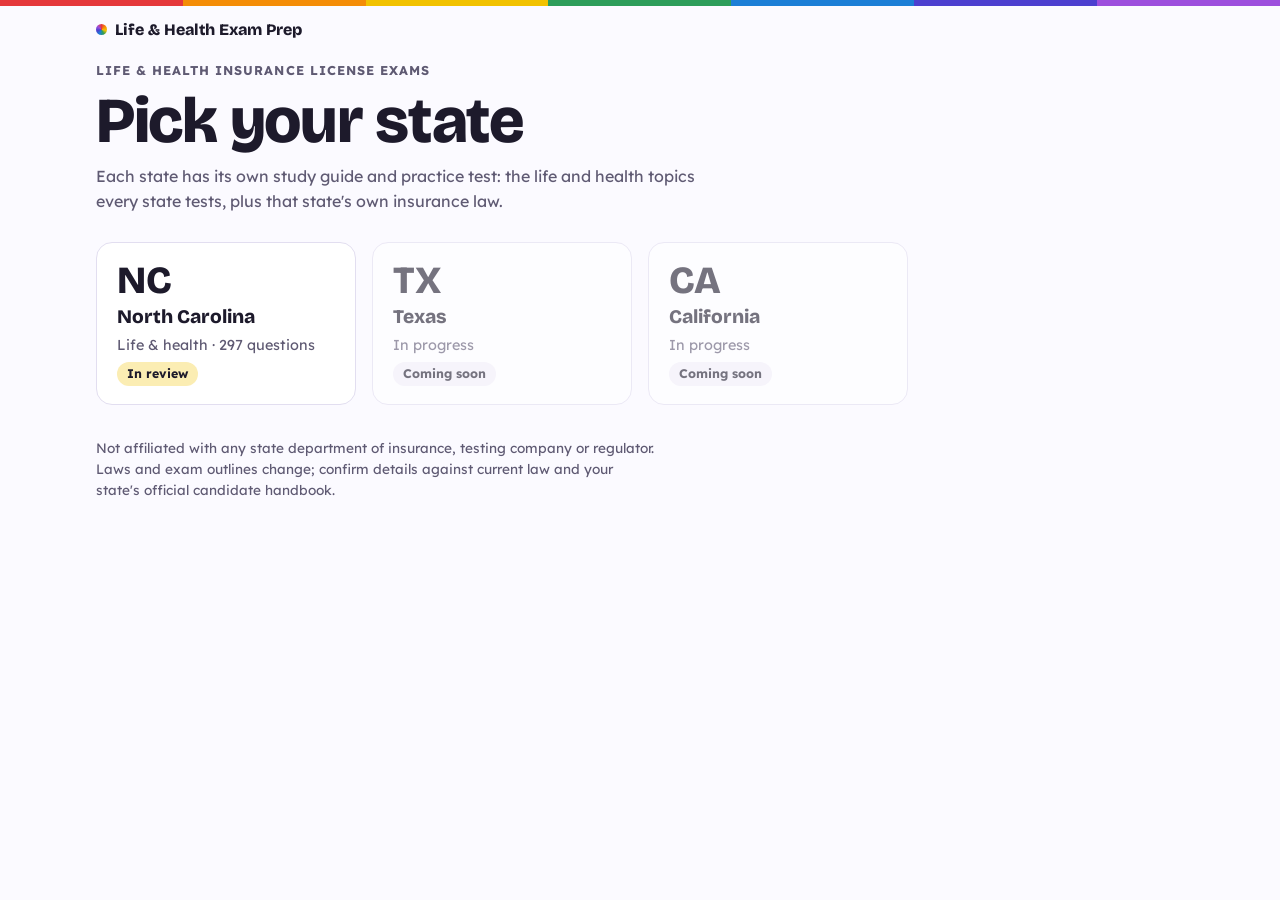
==== index.html @ dcac3f81 "Add multi-state site with North Carolina life and health Shared life core (121 questions) and health" ====
<!doctype html>
<!-- Generated by tools/build.ps1 from templates/home.html. Edit the template, then rebuild. -->
<html lang="en">
<head>
<meta charset="utf-8">
<meta name="viewport" content="width=device-width, initial-scale=1, viewport-fit=cover">
<title>Life &amp; Health Exam Prep</title>
<meta name="description" content="Study guides and practice tests for state life and health insurance license exams.">
<link rel="preconnect" href="https://fonts.googleapis.com">
<link rel="preconnect" href="https://fonts.gstatic.com" crossorigin>
<link rel="stylesheet" href="https://fonts.googleapis.com/css2?family=Lexend:wght@400;600;700&family=Bricolage+Grotesque:opsz,wght@12..96,600;12..96,800&display=swap">
<link rel="stylesheet" href="assets/site.css">
<link rel="stylesheet" href="assets/home.css">
</head>
<body>
<div class="rainbow-rule" aria-hidden="true"></div>
<nav class="wrap topnav" aria-label="Site">
  <a class="brand" href="./" aria-current="page"><span class="dot rainbow" aria-hidden="true"></span>Life &amp; Health Exam Prep</a>
</nav>

<header class="masthead">
  <div class="wrap">
    <p class="eyebrow">Life &amp; health insurance license exams</p>
    <h1 class="home-title">Pick your state</h1>
    <p class="lede">Each state has its own study guide and practice test: the life and health topics every state tests, plus that state's own insurance law.</p>
  </div>
</header>

<main class="wrap">
  <div class="states">
    <a class="state-card" href="states/nc/"><span class="abbr">NC</span><h2>North Carolina</h2><p>Life &amp; health &middot; 297 questions</p><span class="status review">In review</span></a>
    <div class="state-card soon"><span class="abbr">TX</span><h2>Texas</h2><p>In progress</p><span class="status">Coming soon</span></div>
    <div class="state-card soon"><span class="abbr">CA</span><h2>California</h2><p>In progress</p><span class="status">Coming soon</span></div>
  </div>
</main>

<footer class="wrap foot">
  <p>Not affiliated with any state department of insurance, testing company or regulator. Laws and exam outlines change; confirm details against current law and your state's official candidate handbook.</p>
</footer>
</body>
</html>
---- assets/site.css ----
/* Shared look for every page: color and type tokens, the rainbow rule, top nav,
   masthead, buttons and footer. Layout: one centered column (max 1120px) with a 16px+ gutter. */
:root {
  --bg: #fbfaff;
  --surface: #ffffff;
  --surface-2: #f3f1fa;
  --fg: #1d1a2b;
  --muted: #5f5a73;
  --line: #e2def0;
  --red: #e5383b;
  --orange: #f48c06;
  --yellow: #f2c200;
  --green: #2d9d5a;
  --blue: #1c7ed6;
  --indigo: #4c3fcf;
  --violet: #9d4edd;
  --ok: #217a43;
  --bad: #c92a3a;
  --link: #4c3fcf;
  --display: "Bricolage Grotesque", "Segoe UI", system-ui, sans-serif;
  --body: "Lexend", "Segoe UI", system-ui, sans-serif;
  color-scheme: light;
}
@media (prefers-color-scheme: dark) {
  :root:not([data-theme="light"]) {
    --bg: #14121c; --surface: #1d1a28; --surface-2: #272336; --fg: #f1eff8; --muted: #aaa4c0; --line: #37314b;
    --red: #ff6b6e; --orange: #ffa94d; --yellow: #ffd43b; --green: #51cf66; --blue: #4dabf7; --indigo: #8c7dff; --violet: #cc8bff;
    --ok: #63e08a; --bad: #ff7b86; --link: #a99fff;
    color-scheme: dark;
  }
}
:root[data-theme="dark"] {
  --bg: #14121c; --surface: #1d1a28; --surface-2: #272336; --fg: #f1eff8; --muted: #aaa4c0; --line: #37314b;
  --red: #ff6b6e; --orange: #ffa94d; --yellow: #ffd43b; --green: #51cf66; --blue: #4dabf7; --indigo: #8c7dff; --violet: #cc8bff;
  --ok: #63e08a; --bad: #ff7b86; --link: #a99fff;
  color-scheme: dark;
}

* { box-sizing: border-box; }
html { -webkit-text-size-adjust: 100%; }
body {
  margin: 0;
  background: var(--bg);
  color: var(--fg);
  font: 16px/1.55 var(--body);
}
.wrap {
  max-width: 1120px;
  margin: 0 auto;
  padding-left: max(16px, env(safe-area-inset-left, 0px));
  padding-right: max(16px, env(safe-area-inset-right, 0px));
}
a { color: var(--link); text-underline-offset: 2px; }
button { font: inherit; color: inherit; }
:focus-visible { outline: 3px solid var(--c, var(--blue)); outline-offset: 2px; }

/* Seven equal bands, red to violet, across the top of every page */
.rainbow-rule {
  height: 6px;
  background: linear-gradient(90deg,
    var(--red) 0 14.28%, var(--orange) 14.28% 28.57%, var(--yellow) 28.57% 42.85%,
    var(--green) 42.85% 57.14%, var(--blue) 57.14% 71.42%, var(--indigo) 71.42% 85.71%, var(--violet) 85.71% 100%);
}

.topnav {
  display: flex;
  flex-wrap: wrap;
  align-items: center;
  justify-content: space-between;
  gap: 8px 16px;
  padding-block: 14px 0;
}
.brand {
  display: inline-flex;
  align-items: center;
  gap: 8px;
  color: var(--fg);
  font: 800 1rem var(--display);
  text-decoration: none;
}
.navlinks { display: flex; flex-wrap: wrap; gap: 4px; }
.navlinks a {
  padding: 6px 12px;
  border-radius: 999px;
  color: var(--fg);
  font-size: 0.9rem;
  font-weight: 700;
  text-decoration: none;
}
.navlinks a:hover { background: var(--surface-2); }
.navlinks a[aria-current="page"] { background: var(--fg); color: var(--bg); }

.dot { width: 11px; height: 11px; flex: none; border-radius: 50%; background: var(--c); }
.dot.rainbow {
  background: conic-gradient(var(--red), var(--orange), var(--yellow), var(--green), var(--blue), var(--indigo), var(--violet), var(--red));
}

.masthead { padding-block: 22px 0; }
.eyebrow {
  margin: 0 0 6px;
  font-size: 0.8rem;
  font-weight: 700;
  letter-spacing: 0.08em;
  text-transform: uppercase;
  color: var(--muted);
}
h1 {
  margin: 0;
  font: 800 clamp(1.9rem, 4.6vw, 3rem)/1.05 var(--display);
  letter-spacing: -0.02em;
  text-wrap: balance;
}
.lede { margin: 10px 0 0; max-width: 62ch; color: var(--muted); }

.btn {
  display: inline-block;
  padding: 10px 16px;
  border: 1px solid var(--line);
  border-radius: 10px;
  background: var(--surface);
  color: var(--fg);
  font-weight: 700;
  font-size: 0.95rem;
  text-decoration: none;
  cursor: pointer;
}
.btn:hover:not(:disabled) { border-color: var(--fg); }
.btn.primary { background: var(--fg); border-color: var(--fg); color: var(--bg); }
.btn.small { padding: 6px 12px; font-size: 0.85rem; }
.btn.danger { border-color: var(--bad); color: var(--bad); }
.btn:disabled { opacity: 0.45; cursor: default; }

kbd {
  padding: 1px 6px;
  border: 1px solid var(--line);
  border-bottom-width: 2px;
  border-radius: 5px;
  background: var(--surface);
  font: 700 0.78rem var(--body);
}

.foot { padding-block: 0 32px; color: var(--muted); font-size: 0.85rem; }
.foot p { margin: 0; max-width: 70ch; }

@media (prefers-reduced-motion: reduce) {
  * { transition: none !important; scroll-behavior: auto !important; }
}

/* Shown on a state's pages until its content has been reviewed */
.review-banner {
  padding-block: 10px;
  background: color-mix(in srgb, var(--yellow) 22%, var(--surface));
  border-bottom: 1px solid var(--line);
  font-size: 0.9rem;
}
.review-banner p { margin: 0; }
---- assets/home.css ----
/* Home layout: masthead, then two large tiles side by side (stacked on phones), then a short how-to row. */
.home-title { font-size: clamp(2.3rem, 6vw, 4rem); }
.tiles {
  display: grid;
  grid-template-columns: repeat(2, minmax(0, 1fr));
  gap: 20px;
  padding-block: 28px 20px;
}
@media (max-width: 760px) { .tiles { grid-template-columns: minmax(0, 1fr); } }
.tile {
  display: grid;
  grid-template-rows: auto 1fr auto;
  min-width: 0;
  overflow: hidden;
  border: 1px solid var(--line);
  border-radius: 18px;
  background: var(--surface);
  color: var(--fg);
  text-decoration: none;
  transition: transform 0.15s ease, box-shadow 0.15s ease, border-color 0.15s ease;
}
.tile:hover { transform: translateY(-2px); border-color: var(--fg); box-shadow: 0 10px 28px -16px color-mix(in srgb, var(--fg) 45%, transparent); }
.tile:focus-visible { outline-offset: 4px; }
.bands { display: flex; height: 64px; }
.bands span { flex: var(--w, 1) 1 0; background: var(--c); }
.tile-body { padding: 20px 22px 8px; }
.tile-kicker {
  margin: 0 0 4px;
  font-size: 0.78rem;
  font-weight: 700;
  letter-spacing: 0.08em;
  text-transform: uppercase;
  color: var(--muted);
}
.tile h2 { margin: 0 0 8px; font: 800 clamp(1.6rem, 3vw, 2.1rem)/1.1 var(--display); }
.tile p { margin: 0 0 12px; max-width: 46ch; }
.facts { display: flex; flex-wrap: wrap; gap: 6px; margin: 0; padding: 0; list-style: none; }
.facts li {
  padding: 3px 10px;
  border-radius: 999px;
  background: var(--surface-2);
  font-size: 0.82rem;
  font-weight: 700;
  font-variant-numeric: tabular-nums;
}
.tile-foot {
  display: flex;
  flex-wrap: wrap;
  align-items: center;
  justify-content: space-between;
  gap: 8px 12px;
  padding: 14px 22px 20px;
}
.go { font-weight: 700; }
.progress-note { font-size: 0.85rem; color: var(--muted); font-variant-numeric: tabular-nums; }

.how {
  display: grid;
  grid-template-columns: repeat(3, minmax(0, 1fr));
  gap: 16px;
  margin: 0 0 32px;
  padding: 0;
  list-style: none;
  counter-reset: step;
}
@media (max-width: 760px) { .how { grid-template-columns: minmax(0, 1fr); } }
.how li {
  counter-increment: step;
  display: grid;
  grid-template-columns: 2rem minmax(0, 1fr);
  gap: 10px;
  align-items: start;
  font-size: 0.95rem;
}
.how li::before {
  content: counter(step);
  width: 2rem;
  height: 2rem;
  display: grid;
  place-items: center;
  border: 2px solid var(--c);
  border-radius: 50%;
  background: color-mix(in srgb, var(--c) 18%, var(--surface));
  font: 800 1rem var(--display);
}
.how strong { display: block; }

.retake-banner {
  display: flex;
  flex-wrap: wrap;
  align-items: center;
  justify-content: space-between;
  gap: 10px 16px;
  margin: 0 0 28px;
  padding: 14px 18px;
  border-left: 5px solid var(--bad);
  border-radius: 12px;
  background: color-mix(in srgb, var(--bad) 9%, var(--surface));
}
.retake-banner p { margin: 0; }
.retake-banner strong { display: block; font: 800 1.1rem var(--display); }

/* Home page state picker */
.states {
  display: grid;
  grid-template-columns: repeat(auto-fill, minmax(240px, 1fr));
  gap: 16px;
  padding-block: 28px 32px;
}
.state-card {
  display: grid;
  gap: 6px;
  align-content: start;
  min-width: 0;
  padding: 18px 20px;
  border: 1px solid var(--line);
  border-radius: 16px;
  background: var(--surface);
  color: var(--fg);
  text-decoration: none;
}
a.state-card:hover { border-color: var(--fg); }
.state-card .abbr { font: 800 2.4rem/1 var(--display); }
.state-card h2 { margin: 0; font: 800 1.2rem var(--display); }
.state-card p { margin: 0; color: var(--muted); font-size: 0.9rem; }
.state-card.soon { opacity: 0.6; }
.status {
  justify-self: start;
  padding: 2px 10px;
  border-radius: 999px;
  background: var(--surface-2);
  font-size: 0.78rem;
  font-weight: 700;
}
.status.review { background: color-mix(in srgb, var(--yellow) 30%, var(--surface)); }
.status.ready { background: color-mix(in srgb, var(--ok) 20%, var(--surface)); }
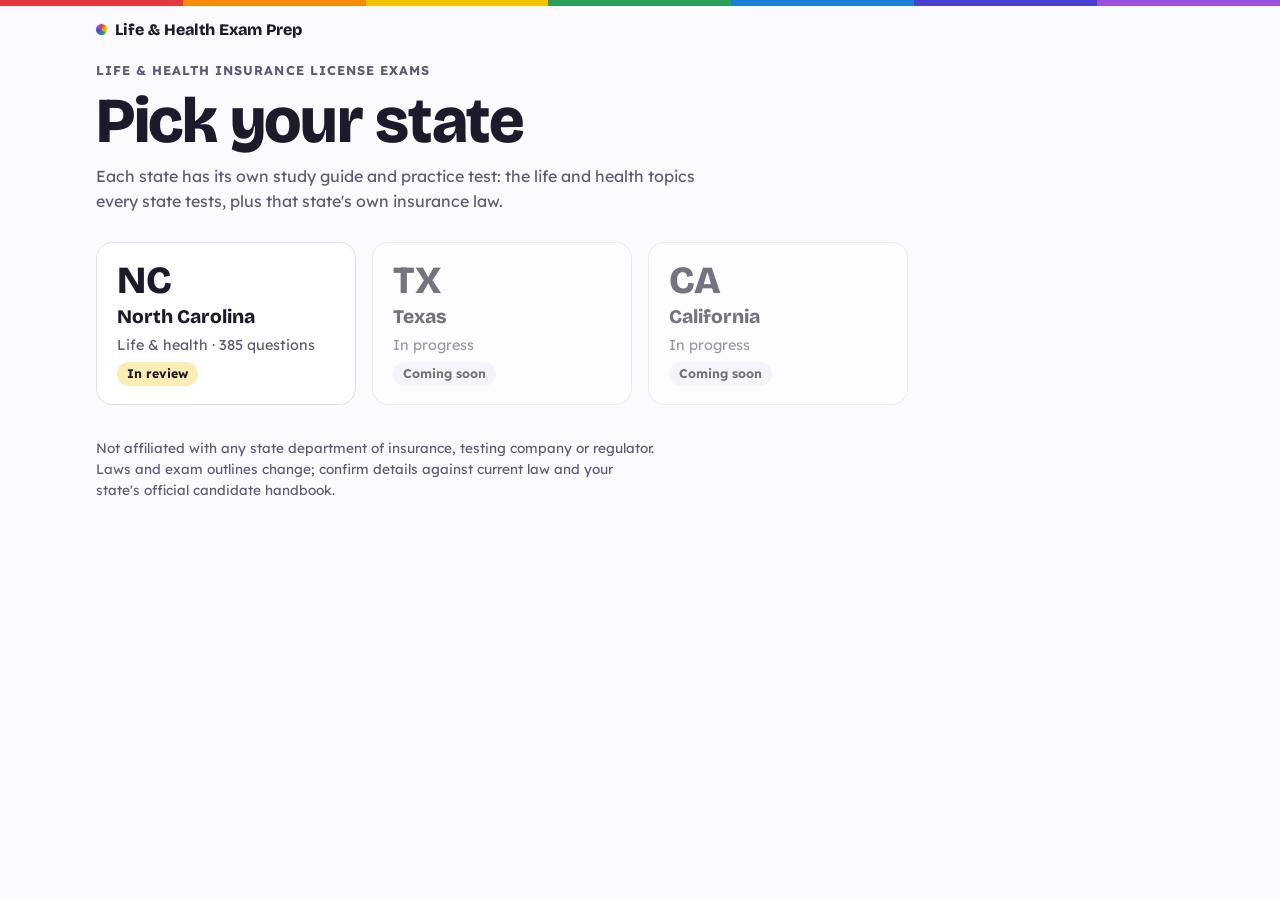
==== commit fd8a0f96: "Add a timed mock exam and 88 exam-style life questions - Mock exam page: 55 questions drawn per sect" ====
--- a/index.html
+++ b/index.html
@@ -28,7 +28,7 @@
 
 <main class="wrap">
   <div class="states">
-    <a class="state-card" href="states/nc/"><span class="abbr">NC</span><h2>North Carolina</h2><p>Life &amp; health &middot; 297 questions</p><span class="status review">In review</span></a>
+    <a class="state-card" href="states/nc/"><span class="abbr">NC</span><h2>North Carolina</h2><p>Life &amp; health &middot; 385 questions</p><span class="status review">In review</span></a>
     <div class="state-card soon"><span class="abbr">TX</span><h2>Texas</h2><p>In progress</p><span class="status">Coming soon</span></div>
     <div class="state-card soon"><span class="abbr">CA</span><h2>California</h2><p>In progress</p><span class="status">Coming soon</span></div>
   </div>
--- a/assets/home.css
+++ b/assets/home.css
@@ -1,12 +1,11 @@
-/* Home layout: masthead, then two large tiles side by side (stacked on phones), then a short how-to row. */
+/* Home layout: masthead, then large tiles side by side (stacked on phones), then a short how-to row. */
 .home-title { font-size: clamp(2.3rem, 6vw, 4rem); }
 .tiles {
   display: grid;
-  grid-template-columns: repeat(2, minmax(0, 1fr));
+  grid-template-columns: repeat(auto-fit, minmax(min(100%, 300px), 1fr));
   gap: 20px;
   padding-block: 28px 20px;
 }
-@media (max-width: 760px) { .tiles { grid-template-columns: minmax(0, 1fr); } }
 .tile {
   display: grid;
   grid-template-rows: auto 1fr auto;
